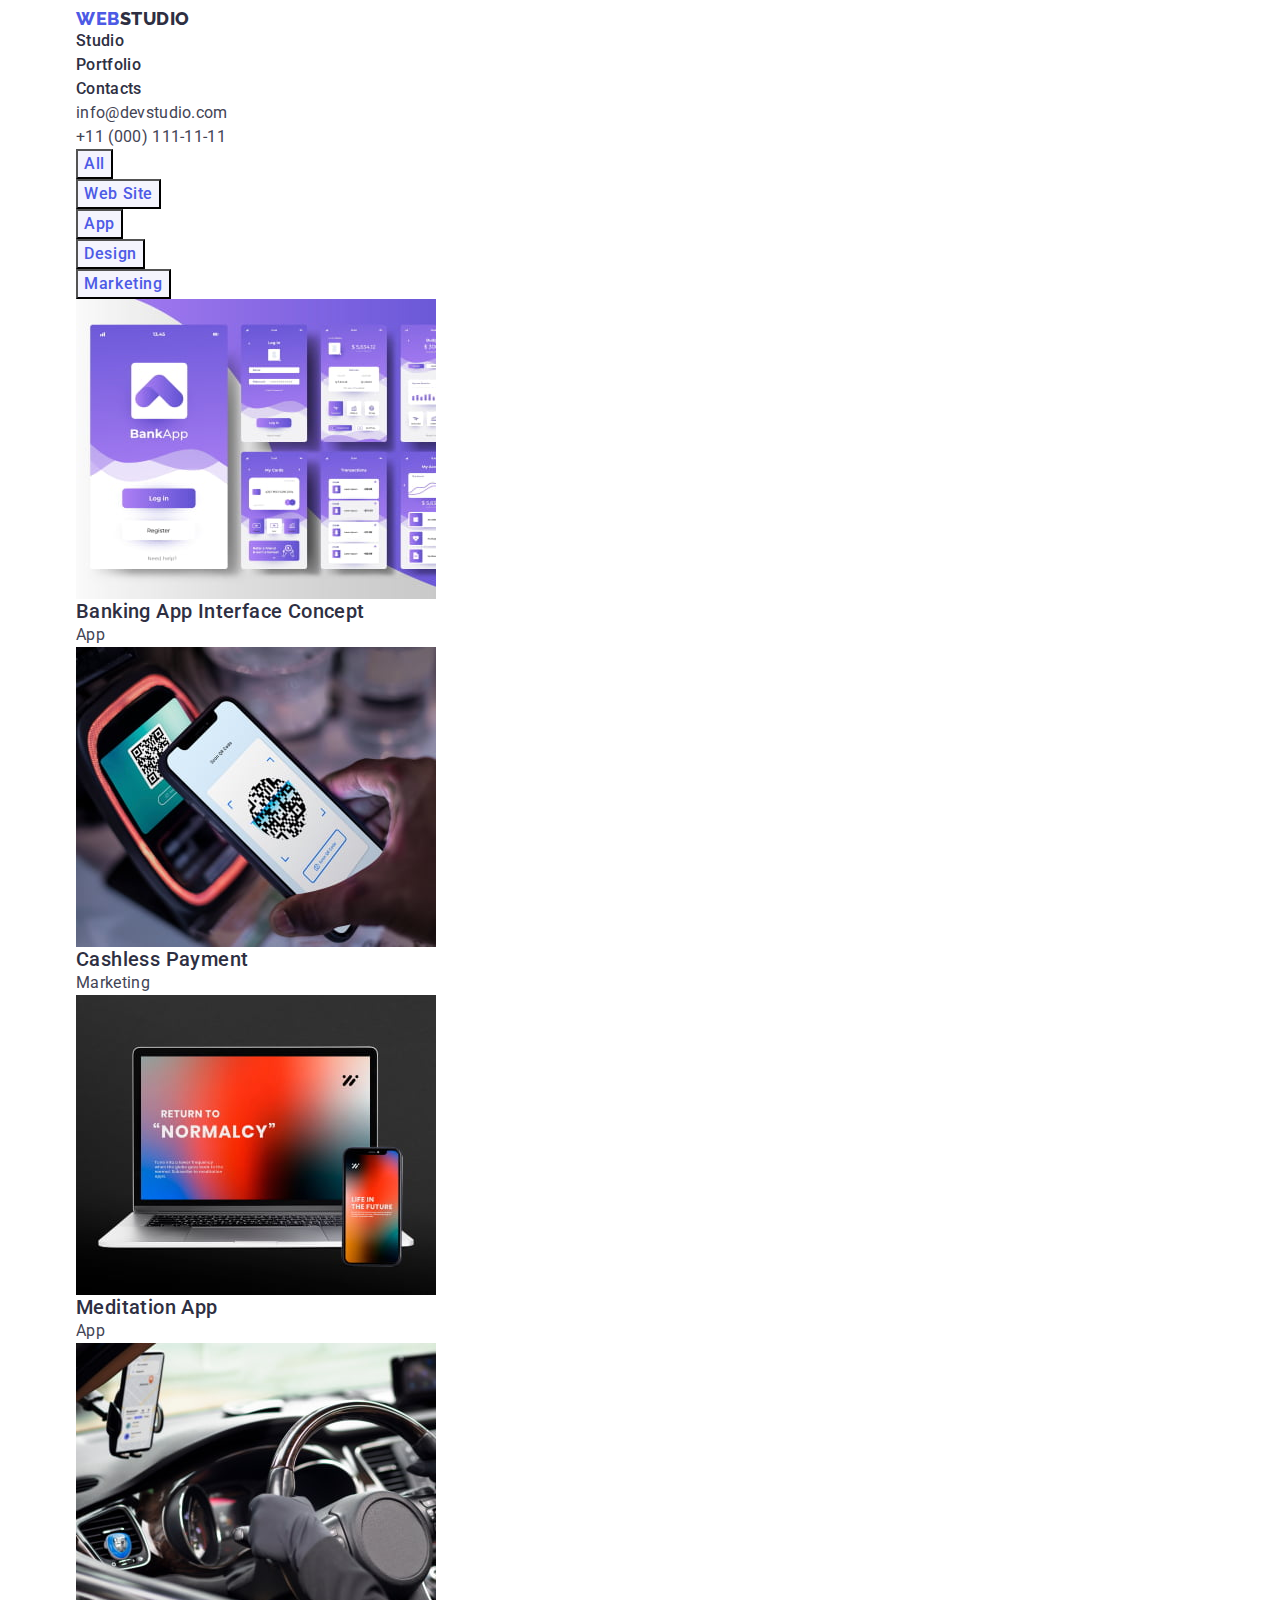
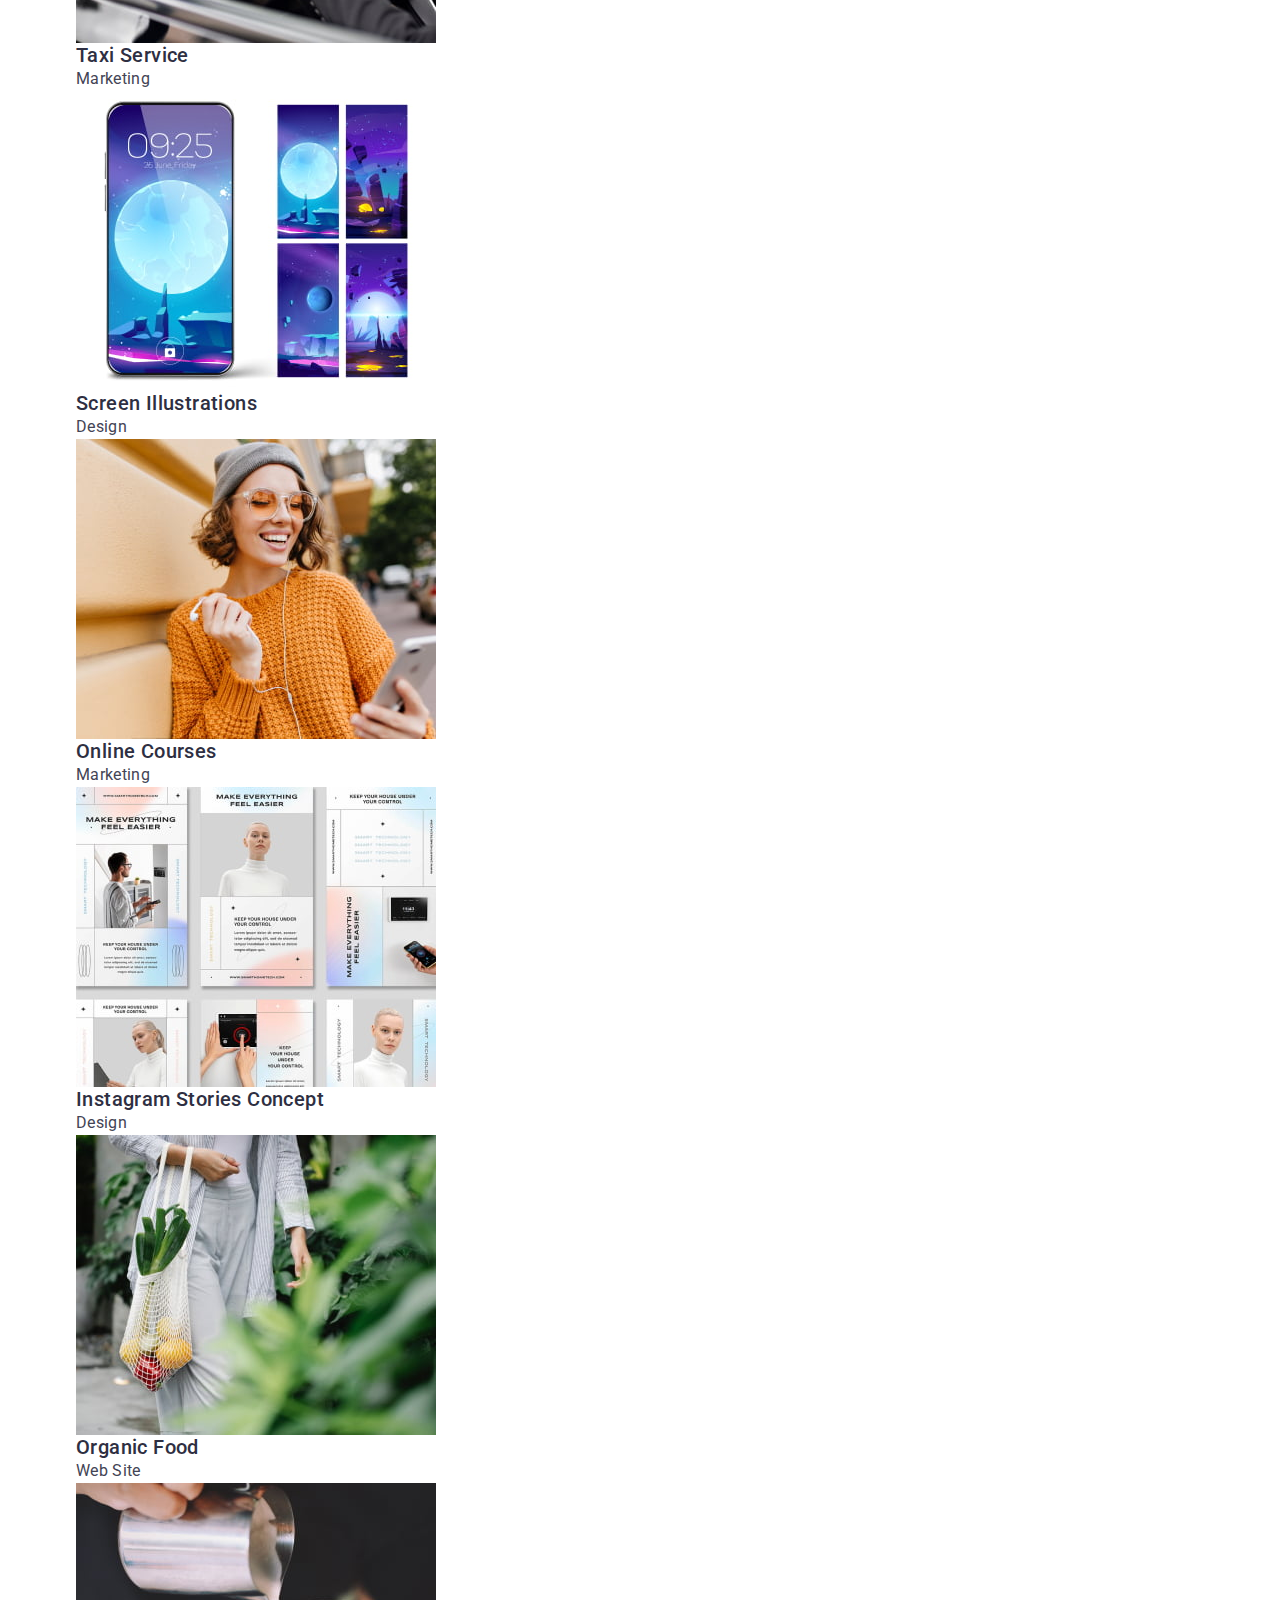
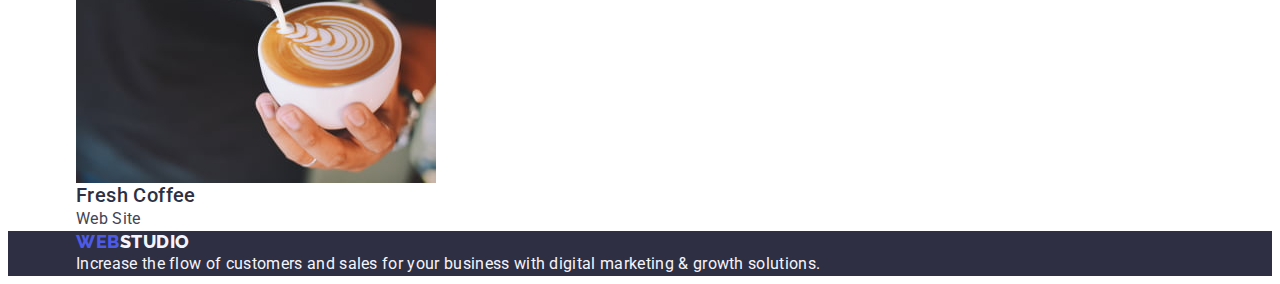
==== portfolio.html @ 08b0f1ec "add reset start" ====
<!DOCTYPE html>
<html lang="en">
  <head>
    <meta charset="UTF-8" />
    <meta name="viewport" content="width=device-width, initial-scale=1.0" />
    <title>Portfolio</title>
    <link
      rel="stylesheet"
      href="https://cdnjs.cloudflare.com/ajax/libs/modern-normalize/2.0.0/modern-normalize.min.css"
      integrity="sha512-4xo8blKMVCiXpTaLzQSLSw3KFOVPWhm/TRtuPVc4WG6kUgjH6J03IBuG7JZPkcWMxJ5huwaBpOpnwYElP/m6wg=="
      crossorigin="anonymous"
      referrerpolicy="no-referrer"
    />
    <link rel="stylesheet" href="./css/styles.css" />
    <link rel="preconnect" href="https://fonts.googleapis.com" />
    <link rel="preconnect" href="https://fonts.gstatic.com" crossorigin />
    <link
      href="https://fonts.googleapis.com/css2?family=Raleway:wght@800&family=Roboto:wght@400;500;700;900&display=swap"
      rel="stylesheet"
    />
  </head>

  <body>
    <header class="header">
      <div class="container">
        <nav>
          <a href="./index.html" class="logo link"
            >Web<span class="accent-dark">Studio</span></a
          >
          <ul class="list">
            <li>
              <a href="./index.html" class="nav-link link" target="_self"
                >Studio</a
              >
            </li>
            <li>
              <a href="./portfolio.html" class="nav-link link" target="_self"
                >Portfolio</a
              >
            </li>
            <li>
              <a href="" class="nav-link link" target="_self">Contacts</a>
            </li>
          </ul>
        </nav>
        <address class="address">
          <ul class="list">
            <li>
              <a href="mailto:info@devstudio.com" class="address-link link"
                >info@devstudio.com</a
              >
            </li>
            <li>
              <a href="tel:+110001111111" class="address-link link"
                >+11 (000) 111-11-11</a
              >
            </li>
          </ul>
        </address>
      </div>
    </header>

    <main>
      <!-- filters section -->
      <section class="filter-sect">
        <div class="container">
          <h1 class="visually-hidden">Filters</h1>
          <ul class="list">
            <li><button type="button" class="filter-btn">All</button></li>
            <li><button type="button" class="filter-btn">Web Site</button></li>
            <li><button type="button" class="filter-btn">App</button></li>
            <li><button type="button" class="filter-btn">Design</button></li>
            <li><button type="button" class="filter-btn">Marketing</button></li>
          </ul>
        </div>

        <div class="container">
          <ul class="list">
            <li>
              <a href="" target="_self" class="link">
                <img
                  src="./images/card1.jpg"
                  alt="Banking App Interface Concept"
                  width="360"
                />
                <h2 class="third-title">Banking App Interface Concept</h2>
                <p class="text">App</p></a
              >
            </li>
            <li>
              <a href="" target="_self" class="link">
                <img
                  src="./images/card2.jpg"
                  alt="Cashless Payment Marketing"
                  width="360"
                />
                <h2 class="third-title">Cashless Payment</h2>
                <p class="text">Marketing</p></a
              >
            </li>
            <li>
              <a href="" target="_self" class="link">
                <img
                  src="./images/card3.jpg"
                  alt="Meditation App"
                  width="360"
                />
                <h2 class="third-title">Meditation App</h2>
                <p class="text">App</p></a
              >
            </li>
            <li>
              <a href="" target="_self" class="link">
                <img
                  src="./images/card4.jpg"
                  alt="Taxi Service Marketing"
                  width="360"
                />
                <h2 class="third-title">Taxi Service</h2>
                <p class="text">Marketing</p></a
              >
            </li>
            <li>
              <a href="" target="_self" class="link">
                <img
                  src="./images/card5.jpg"
                  alt="Screen Illustrations Design"
                  width="360"
                />
                <h2 class="third-title">Screen Illustrations</h2>
                <p class="text">Design</p></a
              >
            </li>
            <li>
              <a href="" target="_self" class="link">
                <img
                  src="./images/card6.jpg"
                  alt="Online Courses Marketing"
                  width="360"
                />
                <h2 class="third-title">Online Courses</h2>
                <p class="text">Marketing</p></a
              >
            </li>
            <li>
              <a href="" target="_self" class="link">
                <img
                  src="./images/card7.jpg"
                  alt="Instagram Stories Concept Design"
                  width="360"
                />
                <h2 class="third-title">Instagram Stories Concept</h2>
                <p class="text">Design</p></a
              >
            </li>
            <li>
              <a href="" target="_self" class="link">
                <img
                  src="./images/card8.jpg"
                  alt="Organic Food's Web Site"
                  width="360"
                />
                <h2 class="third-title">Organic Food</h2>
                <p class="text">Web Site</p></a
              >
            </li>
            <li>
              <a href="" target="_self" class="link">
                <img
                  src="./images/card9.jpg"
                  alt="Fresh Coffee's Web Site"
                  width="360"
                />
                <h2 class="third-title">Fresh Coffee</h2>
                <p class="text">Web Site</p></a
              >
            </li>
          </ul>
        </div>
      </section>
    </main>

    <footer class="footer">
      <div class="container">
        <a href="./index.html" class="logo link"
          >Web<span class="accent-ligth">Studio</span></a
        >
        <p class="footer-text">
          Increase the flow of customers and sales for your business with
          digital marketing & growth solutions.
        </p>
      </div>
    </footer>
  </body>
</html>
---- css/styles.css ----
/* BASE STYLES */
*,
*::before,
*::after {
    box-sizing: border-box;
}
.section {
    padding-top: ;
    padding-bottom: ;

}
.container {
    max-width: 1158px;
    padding-left: 15px;
    padding-right: 15px;
    margin-left: auto;
    margin-right: auto;
}
:root {
    --iris: #4D5AE5;
    --ocean: #404BBF;
    --navyblue: #2e2f42;
    --slate: #434455;
    --white: #FFFFFF;
    --cloud: #F4F4FD;
    --cornflover: #E7E9FC;
}
body {
    font-family: "Roboto", sans-serif;
    color: var(--slate);
    background-color: var(--white);
}
h1,h2,h3,h4,h5,h6,p {
    margin: 0;
}
.visually-hidden {
    position: absolute;
    width: 1px;
    height: 1px;
    margin: -1px;
    border: 0;
    padding: 0;
    white-space: nowrap;
    clip-path: inset(100%);
    clip: rect(0 0 0 0);
    overflow: hidden;
}
.link {
    text-decoration: none;
}
ol,
ul {
    list-style-type: none;
}
.list {
    list-style: none;
    margin: 0;
    padding: 0;
}
button {
    font-family: inherit;
    cursor: pointer;
}
img {
    display: block;
    max-width: 100%;
    height: auto;
}

/* HEADER STYLES */
.header {
    background-color: inherit;

}
.logo {
    font-family: "Raleway", sans-serif;
    font-weight: 800;
    font-size: 18px;
    line-height: 1.17;
    letter-spacing: 0.03em;
    text-transform: uppercase;
    color: var(--iris);
}
.accent-dark {
    color: var(--navyblue);
}
.nav-list {
    display: flex;
}
.nav-link {
    color: var(--navyblue);
    font-weight: 500;
    font-size: 16px;
    line-height: 1.5;
    letter-spacing: 0.02em;

    padding-top: 24px;
    padding-bottom: 24px;
}
.nav-link:hover,
.nav-link:active {
    color: var(--ocean);
}
.nav-link:focus {
    color: var(--ocean);
}
.address {
    font-style: normal;
}
.address-link {
    font-size: 16px;
    line-height: 1.5;
    letter-spacing: 0.02em;
    color: var(--slate);
}
.address-link:hover,
.address-link:active {
    color: var(--ocean);
}
.address-link:focus {
    color: var(--ocean);
}

/* HERO STYLES */
.hero-sect {
    background-color: var(--navyblue);
}
.title {
    font-size: 56px;
    line-height: 1.07;
    text-align: center;
    letter-spacing: 0.02em;
    color: var(--white);

    display: block;
    padding-top: 188px;
    padding-bottom: 292px;
    margin: 0 auto;
    margin-bottom: 48px;
}
.order-btn {
    background-color: var(--iris);
    font-family: "Roboto", sans-serif;
    font-weight: 500;
    font-size: 16px;
    line-height: 1.5;
    letter-spacing: 0.04em;
    color: var(--white);
    cursor: pointer;

    display: inline-block;
    margin: 0 auto;
    border-radius: 4px;
}
.order-btn:hover,
.order-btn:active {
    background-color: var(--ocean);
}
.order-btn:focus {
    background-color: var(--ocean);
}
.list {
    list-style: none;
}

/* BENEFITS STYLES */
.third-title {
    font-weight: 500;
    font-size: 20px;
    line-height: 1.2;
    letter-spacing: 0.02em;
    color: var(--navyblue);
}
.text {
    font-size: 16px;
    line-height: 1.5;
    letter-spacing: 0.02em;
    color: var(--slate);
}

/* FITCHES STYLES */
.second-title {
    font-size: 36px;
    line-height: 1.11;
    letter-spacing: 0.02em;
    text-align: center;
    letter-spacing: 0.02em;
    color: var(--navyblue);
    text-transform: capitalize;
}
.list {
    list-style: none;
}

/* TEAM STYLES */
.team {
    background-color: var(--cloud);
}
.list {
    list-style: none;
}
.team-card {
    background-color: var(--white);
}

/* FOOTER STYLES */
.footer {
    background-color: var(--navyblue);
    color: var(--cornflover);
}
.accent-ligth {
    color: var(--cloud);
}
.footer-text {
    color: var(--cloud);
    font-size: 16px;
    line-height: 1.5;
    letter-spacing: 0.02em;
}

/* PORTFOLIO FILTERS STYLES */
.list {
    list-style: none;
}
.filter-btn {
color: var(--iris);
background-color: var(--cloud);
font-family: "Roboto", sans-serif;
font-weight: 500;
font-size: 16px;
line-height: 1.5;
letter-spacing: 0.04em;
cursor: pointer;
}
.filter-btn:hover,
.filter-btn:active {
    color: var(--white);
    background-color: var(--ocean);
}
.filter-btn:focus {
    color: var(--white);
    background-color: var(--ocean);
}
.link {
    text-decoration: none;
}
.third-title {
    font-weight: 500;
    font-size: 20px;
    line-height: 1.2;
    letter-spacing: 0.02em;
    color: var(--navyblue);
}
.text {
    font-size: 16px;
    line-height: 1.5;
    letter-spacing: 0.02em;
    color: var(--slate);
}
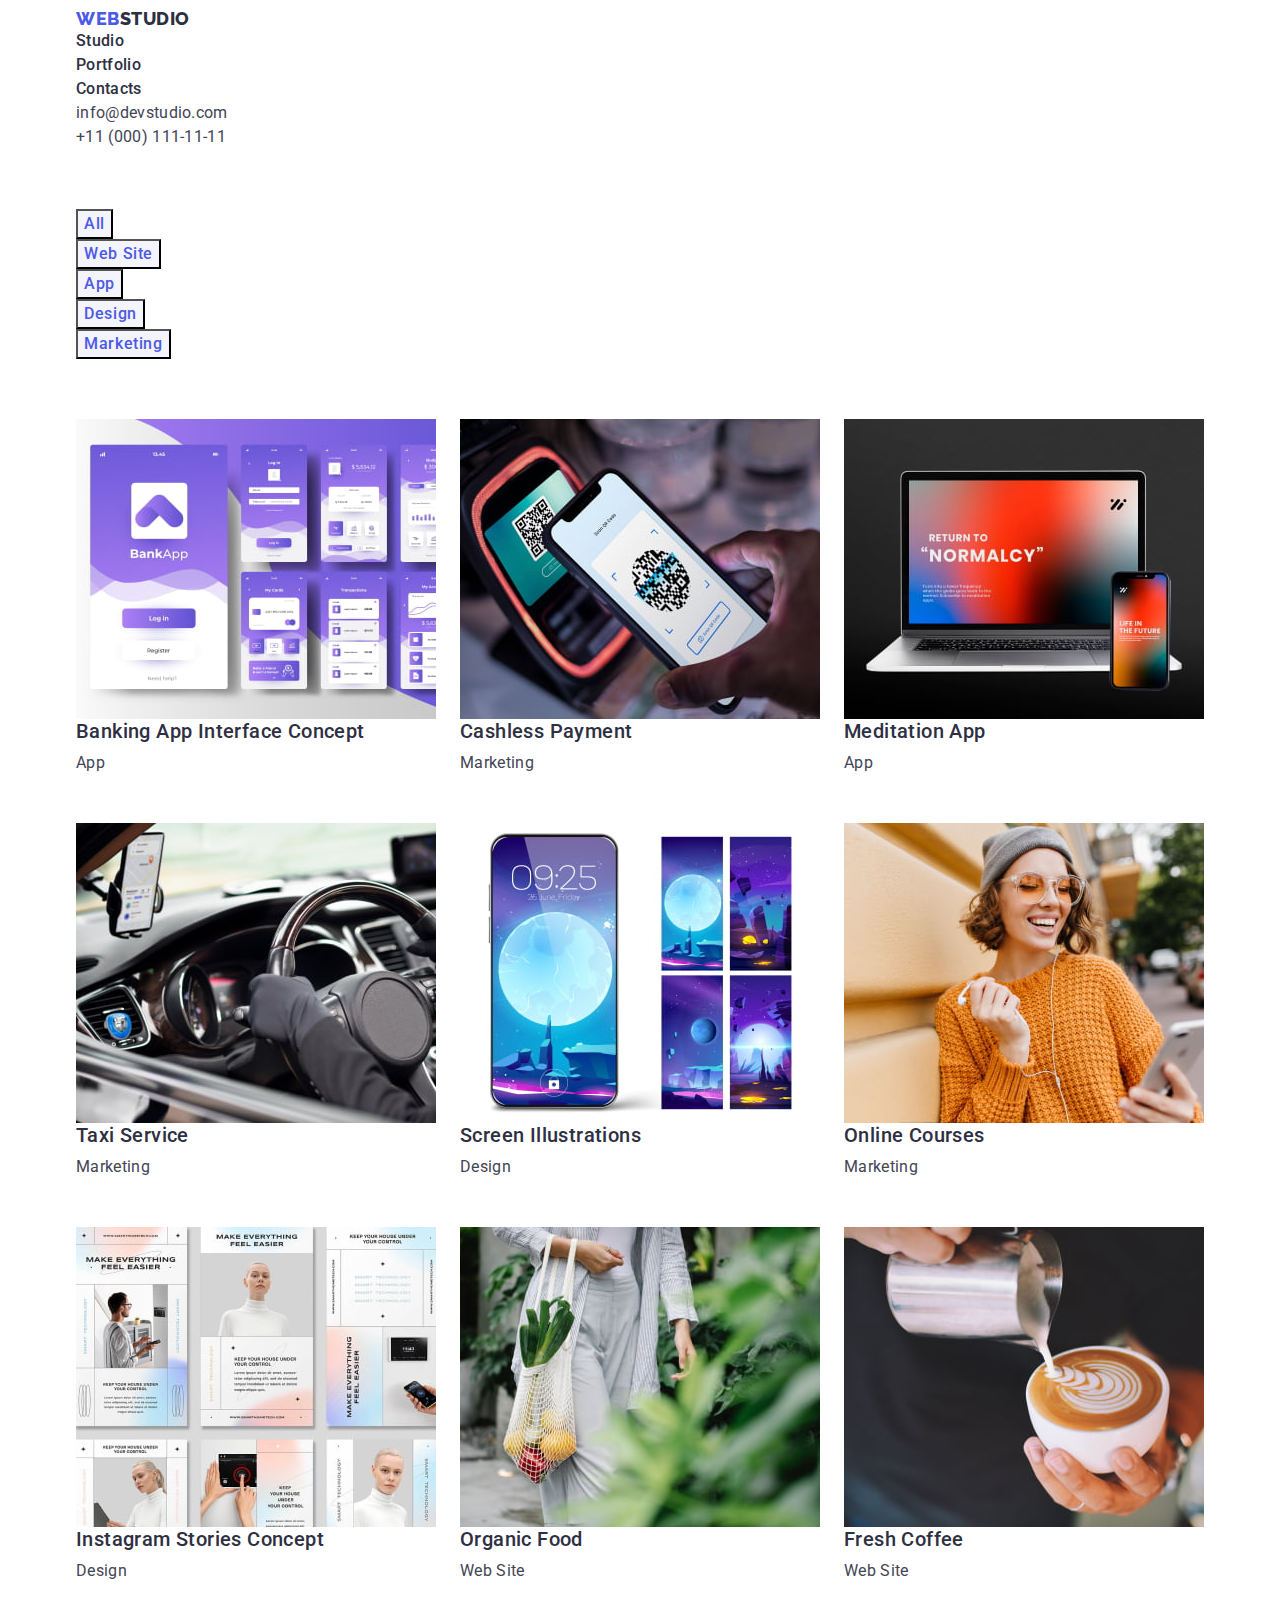
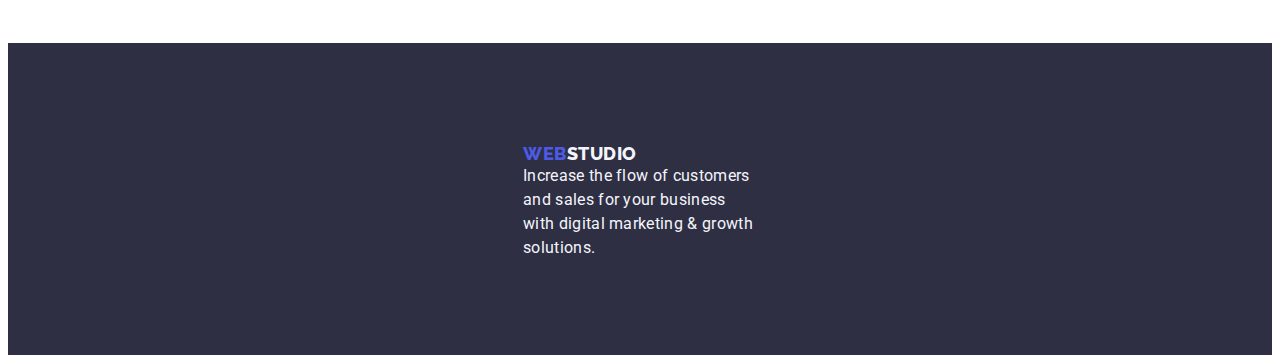
==== commit e6790388: "+margins/paddings" ====
--- a/portfolio.html
+++ b/portfolio.html
@@ -62,7 +62,7 @@
 
     <main>
       <!-- filters section -->
-      <section class="filter-sect">
+      <section class="section filter-sect">
         <div class="container">
           <h1 class="visually-hidden">Filters</h1>
           <ul class="list">
@@ -74,9 +74,9 @@
           </ul>
         </div>
 
-        <div class="container">
-          <ul class="list">
-            <li>
+        <div class="section container">
+          <ul class="list card-set">
+            <li class="card-set-item">
               <a href="" target="_self" class="link">
                 <img
                   src="./images/card1.jpg"
@@ -87,7 +87,7 @@
                 <p class="text">App</p></a
               >
             </li>
-            <li>
+            <li class="card-set-item">
               <a href="" target="_self" class="link">
                 <img
                   src="./images/card2.jpg"
@@ -98,7 +98,7 @@
                 <p class="text">Marketing</p></a
               >
             </li>
-            <li>
+            <li class="card-set-item">
               <a href="" target="_self" class="link">
                 <img
                   src="./images/card3.jpg"
@@ -109,7 +109,7 @@
                 <p class="text">App</p></a
               >
             </li>
-            <li>
+            <li class="card-set-item">
               <a href="" target="_self" class="link">
                 <img
                   src="./images/card4.jpg"
@@ -120,7 +120,7 @@
                 <p class="text">Marketing</p></a
               >
             </li>
-            <li>
+            <li class="card-set-item">
               <a href="" target="_self" class="link">
                 <img
                   src="./images/card5.jpg"
@@ -131,7 +131,7 @@
                 <p class="text">Design</p></a
               >
             </li>
-            <li>
+            <li class="card-set-item">
               <a href="" target="_self" class="link">
                 <img
                   src="./images/card6.jpg"
@@ -142,7 +142,7 @@
                 <p class="text">Marketing</p></a
               >
             </li>
-            <li>
+            <li class="card-set-item">
               <a href="" target="_self" class="link">
                 <img
                   src="./images/card7.jpg"
@@ -153,7 +153,7 @@
                 <p class="text">Design</p></a
               >
             </li>
-            <li>
+            <li class="card-set-item">
               <a href="" target="_self" class="link">
                 <img
                   src="./images/card8.jpg"
@@ -164,7 +164,7 @@
                 <p class="text">Web Site</p></a
               >
             </li>
-            <li>
+            <li class="card-set-item">
               <a href="" target="_self" class="link">
                 <img
                   src="./images/card9.jpg"
@@ -181,7 +181,7 @@
     </main>
 
     <footer class="footer">
-      <div class="container">
+      <div class="container footer-container">
         <a href="./index.html" class="logo link"
           >Web<span class="accent-ligth">Studio</span></a
         >
--- a/css/styles.css
+++ b/css/styles.css
@@ -5,8 +5,8 @@
     box-sizing: border-box;
 }
 .section {
-    padding-top: ;
-    padding-bottom: ;
+    padding-top: 60px;
+    padding-bottom: 60px;
 
 }
 .container {
@@ -24,6 +24,9 @@
     --white: #FFFFFF;
     --cloud: #F4F4FD;
     --cornflover: #E7E9FC;
+
+    --indent: 24px;
+    --items: 3;
 }
 body {
     font-family: "Roboto", sans-serif;
@@ -31,6 +34,7 @@
     background-color: var(--white);
 }
 h1,h2,h3,h4,h5,h6,p {
+    display: block;
     margin: 0;
 }
 .visually-hidden {
@@ -123,6 +127,11 @@
 
 /* HERO STYLES */
 .hero-sect {
+    padding-top: 0;
+    padding-bottom: 60px;
+}
+.hero-container {
+    padding: 188px;
     background-color: var(--navyblue);
 }
 .title {
@@ -133,10 +142,9 @@
     color: var(--white);
 
     display: block;
-    padding-top: 188px;
-    padding-bottom: 292px;
     margin: 0 auto;
-    margin-bottom: 48px;
+    width: 496px;
+    margin-bottom: 32px;
 }
 .order-btn {
     background-color: var(--iris);
@@ -164,12 +172,23 @@
 }
 
 /* BENEFITS STYLES */
+.benefits {
+
+}
+.benefits-list {
+    display: flex;
+    gap: 24px;
+}
+.benefits-list-item {
+    flex-basis: calc((100% - 72px) / 4);
+}
 .third-title {
     font-weight: 500;
     font-size: 20px;
     line-height: 1.2;
     letter-spacing: 0.02em;
     color: var(--navyblue);
+    margin-bottom: 8px;
 }
 .text {
     font-size: 16px;
@@ -177,7 +196,9 @@
     letter-spacing: 0.02em;
     color: var(--slate);
 }
-
+.card-label {
+    padding: 32px 50px;
+}
 /* FITCHES STYLES */
 .second-title {
     font-size: 36px;
@@ -187,26 +208,55 @@
     letter-spacing: 0.02em;
     color: var(--navyblue);
     text-transform: capitalize;
-}
-.list {
-    list-style: none;
-}
-
+
+    width: 323px;
+    margin: 0 auto;
+    margin-bottom: 72px;
+}
+.list {
+    list-style: none;
+}
+.card-set {
+    display: flex;
+    flex-wrap: wrap;
+    column-gap: var(--indent);
+    row-gap: 48px;
+}
+.card-set-item {
+    flex-basis: calc((100% - var(--indent) * (var(--items - 1))) / var(--items));
+}
 /* TEAM STYLES */
 .team {
+    padding-bottom: 0;
+}
+.team-container{
     background-color: var(--cloud);
-}
-.list {
-    list-style: none;
-}
+    padding-bottom: 120px;
+    padding-top: 60px;
+}
+.list {
+    list-style: none;
+}
+.card-set-team {
+    flex-basis: calc((100% - var(--indent) * 3) / 4);
+}
+
 .team-card {
     background-color: var(--white);
+    border: 1px solid var(--cornflover);
+    border-top: none;
 }
 
 /* FOOTER STYLES */
 .footer {
+    color: var(--cornflover);
     background-color: var(--navyblue);
-    color: var(--cornflover);
+}
+.footer-container {
+    width: 264px;
+    height: 312px;
+    padding-top: 100px;
+    padding-left: 15px;
 }
 .accent-ligth {
     color: var(--cloud);
@@ -219,6 +269,9 @@
 }
 
 /* PORTFOLIO FILTERS STYLES */
+.filter-sect {
+    padding-bottom: 0;
+}
 .list {
     list-style: none;
 }
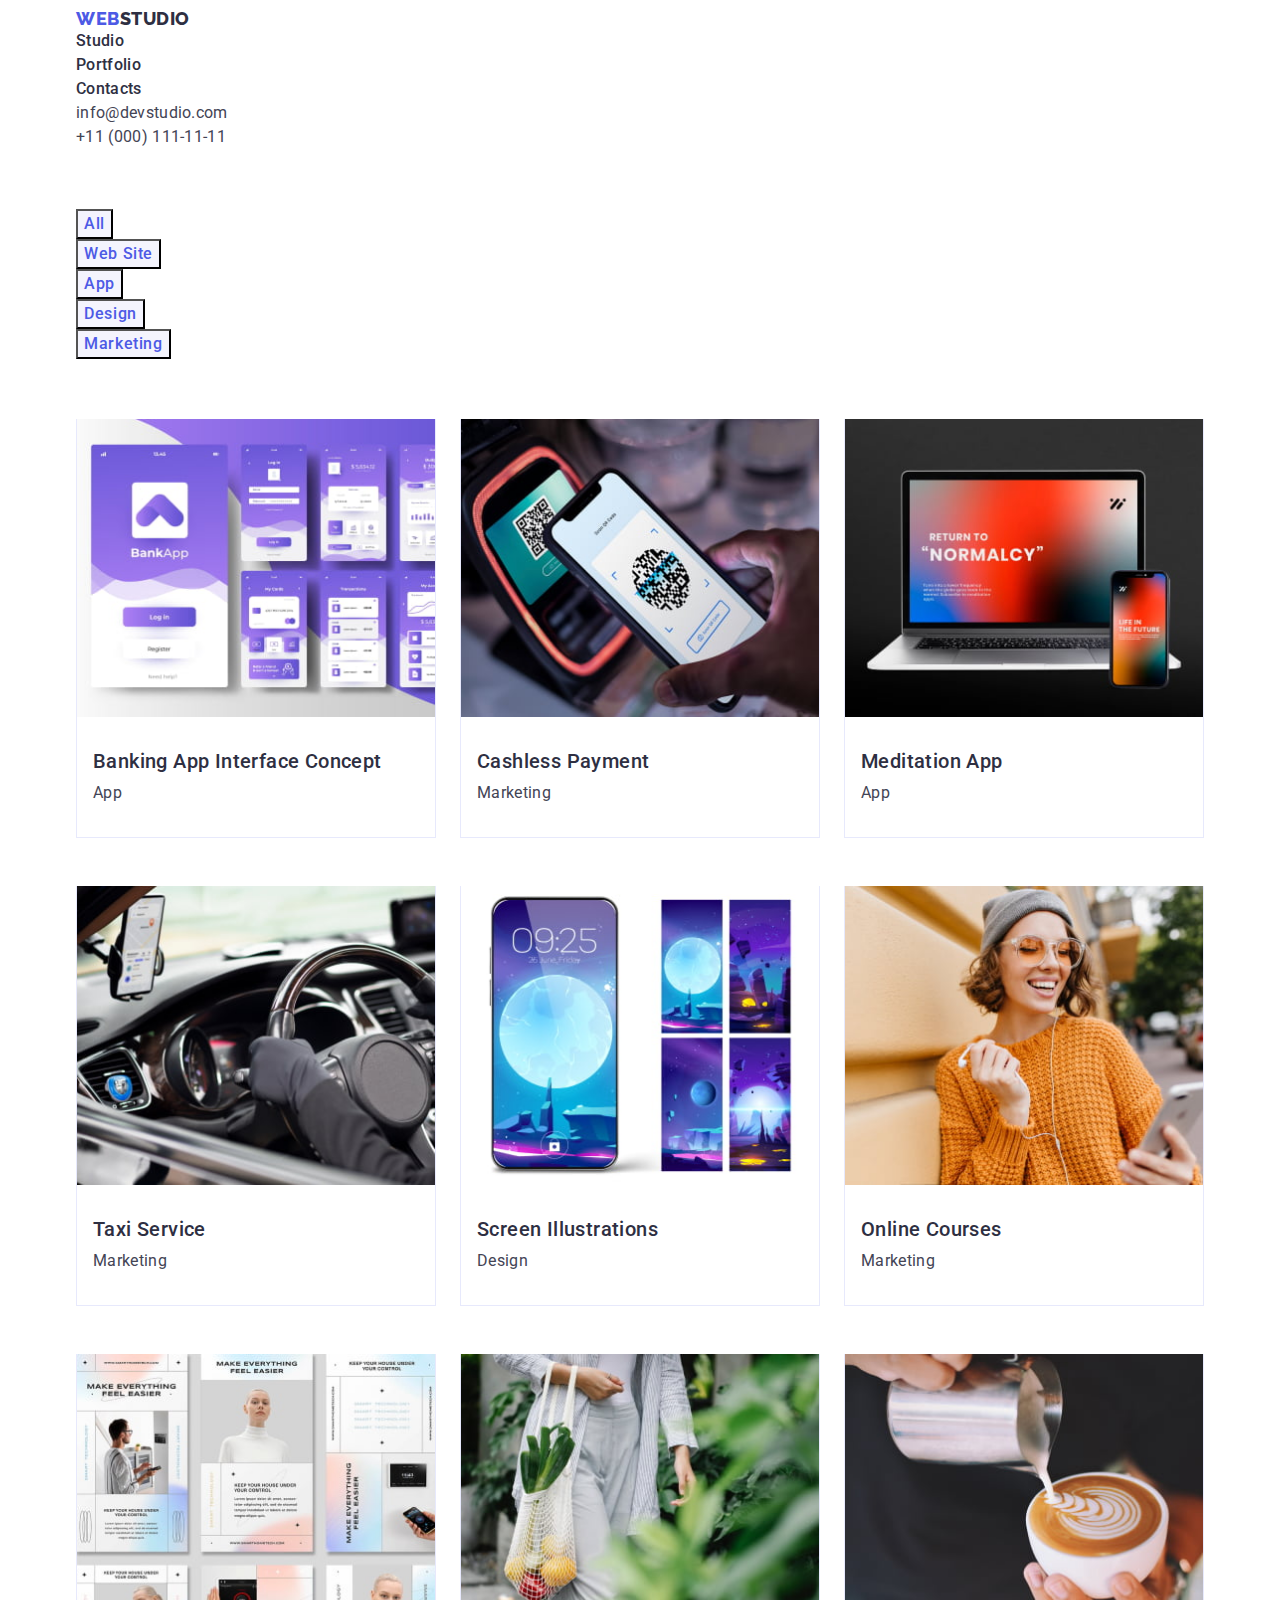
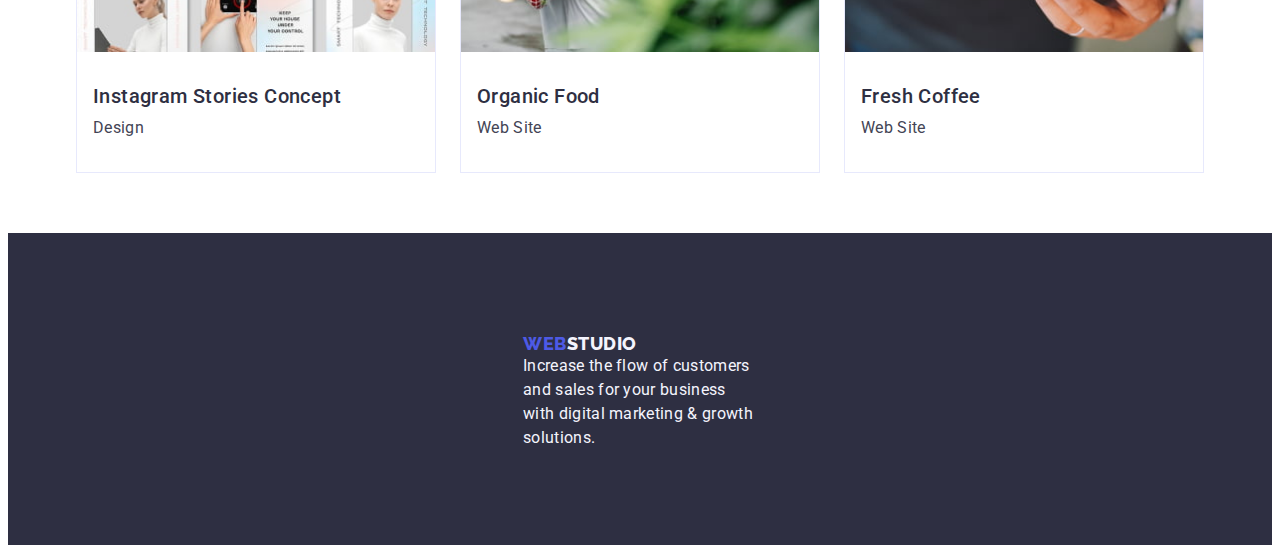
==== commit 5abf2b4d: "add border" ====
--- a/portfolio.html
+++ b/portfolio.html
@@ -76,103 +76,121 @@
 
         <div class="section container">
           <ul class="list card-set">
-            <li class="card-set-item">
+            <li class="serv-card card-set-item">
               <a href="" target="_self" class="link">
                 <img
                   src="./images/card1.jpg"
                   alt="Banking App Interface Concept"
                   width="360"
                 />
-                <h2 class="third-title">Banking App Interface Concept</h2>
-                <p class="text">App</p></a
-              >
-            </li>
-            <li class="card-set-item">
+                <div class="card-label">
+                  <h2 class="third-title">Banking App Interface Concept</h2>
+                  <p class="text">App</p>
+                </div></a
+              >
+            </li>
+            <li class="serv-card card-set-item">
               <a href="" target="_self" class="link">
                 <img
                   src="./images/card2.jpg"
                   alt="Cashless Payment Marketing"
                   width="360"
                 />
-                <h2 class="third-title">Cashless Payment</h2>
-                <p class="text">Marketing</p></a
-              >
-            </li>
-            <li class="card-set-item">
+                <div class="card-label">
+                  <h2 class="third-title">Cashless Payment</h2>
+                  <p class="text">Marketing</p>
+                </div></a
+              >
+            </li>
+            <li class="serv-card card-set-item">
               <a href="" target="_self" class="link">
                 <img
                   src="./images/card3.jpg"
                   alt="Meditation App"
                   width="360"
                 />
-                <h2 class="third-title">Meditation App</h2>
-                <p class="text">App</p></a
-              >
-            </li>
-            <li class="card-set-item">
+                <div class="card-label">
+                  <h2 class="third-title">Meditation App</h2>
+                  <p class="text">App</p>
+                </div></a
+              >
+            </li>
+            <li class="serv-card card-set-item">
               <a href="" target="_self" class="link">
                 <img
                   src="./images/card4.jpg"
                   alt="Taxi Service Marketing"
                   width="360"
                 />
-                <h2 class="third-title">Taxi Service</h2>
-                <p class="text">Marketing</p></a
-              >
-            </li>
-            <li class="card-set-item">
+                <div class="card-label">
+                  <h2 class="third-title">Taxi Service</h2>
+                  <p class="text">Marketing</p>
+                </div></a
+              >
+            </li>
+            <li class="serv-card card-set-item">
               <a href="" target="_self" class="link">
                 <img
                   src="./images/card5.jpg"
                   alt="Screen Illustrations Design"
                   width="360"
                 />
-                <h2 class="third-title">Screen Illustrations</h2>
-                <p class="text">Design</p></a
-              >
-            </li>
-            <li class="card-set-item">
+                <div class="card-label">
+                  <h2 class="third-title">Screen Illustrations</h2>
+                  <p class="text">Design</p>
+                </div></a
+              >
+            </li>
+            <li class="serv-card card-set-item">
               <a href="" target="_self" class="link">
                 <img
                   src="./images/card6.jpg"
                   alt="Online Courses Marketing"
                   width="360"
                 />
-                <h2 class="third-title">Online Courses</h2>
-                <p class="text">Marketing</p></a
-              >
-            </li>
-            <li class="card-set-item">
+                <div class="card-label">
+                  <h2 class="third-title">Online Courses</h2>
+                  <p class="text">Marketing</p>
+                </div></a
+              >
+            </li>
+            <li class="serv-card card-set-item">
               <a href="" target="_self" class="link">
                 <img
                   src="./images/card7.jpg"
                   alt="Instagram Stories Concept Design"
                   width="360"
                 />
-                <h2 class="third-title">Instagram Stories Concept</h2>
-                <p class="text">Design</p></a
-              >
-            </li>
-            <li class="card-set-item">
+                <div class="card-label">
+                  <h2 class="third-title">Instagram Stories Concept</h2>
+                  <p class="text">Design</p>
+                </div></a
+              >
+            </li>
+            <li class="serv-card card-set-item">
               <a href="" target="_self" class="link">
                 <img
                   src="./images/card8.jpg"
                   alt="Organic Food's Web Site"
                   width="360"
                 />
-                <h2 class="third-title">Organic Food</h2>
-                <p class="text">Web Site</p></a
-              >
-            </li>
-            <li class="card-set-item">
+                <div class="card-label">
+                  <h2 class="third-title">Organic Food</h2>
+                  <p class="text">Web Site</p>
+                </div></a
+              >
+            </li>
+            <li class="serv-card card-set-item">
               <a href="" target="_self" class="link">
                 <img
                   src="./images/card9.jpg"
                   alt="Fresh Coffee's Web Site"
                   width="360"
                 />
-                <h2 class="third-title">Fresh Coffee</h2>
-                <p class="text">Web Site</p></a
+                <div class="card-label">
+                  <h2 class="third-title">Fresh Coffee</h2>
+                  <p class="text">Web Site</p>
+                </div></a
               >
             </li>
           </ul>
--- a/css/styles.css
+++ b/css/styles.css
@@ -196,9 +196,7 @@
     letter-spacing: 0.02em;
     color: var(--slate);
 }
-.card-label {
-    padding: 32px 50px;
-}
+
 /* FITCHES STYLES */
 .second-title {
     font-size: 36px;
@@ -209,7 +207,7 @@
     color: var(--navyblue);
     text-transform: capitalize;
 
-    width: 323px;
+    width: 325px;
     margin: 0 auto;
     margin-bottom: 72px;
 }
@@ -245,6 +243,12 @@
     background-color: var(--white);
     border: 1px solid var(--cornflover);
     border-top: none;
+    border-bottom-left-radius: 4px;
+    border-bottom-right-radius: 4px;
+    box-shadow: 0px 2px 1px 0px rgba(46, 47, 66, 0.08), 0px 1px 1px 0px rgba(46, 47, 66, 0.16), 0px 1px 6px 0px rgba(46, 47, 66, 0.08);
+}
+.card-label {
+    padding: 32px 16px;
 }
 
 /* FOOTER STYLES */
@@ -297,6 +301,20 @@
 .link {
     text-decoration: none;
 }
+.serv-card {
+    border: 1px solid var(--cornflover);
+    border-top: none;
+}
+.card-set {
+    display: flex;
+    flex-wrap: wrap;
+    column-gap: var(--indent);
+    row-gap: 48px;
+}
+
+.card-set-item {
+    flex-basis: calc((100% - 48px) / 3);
+}
 .third-title {
     font-weight: 500;
     font-size: 20px;
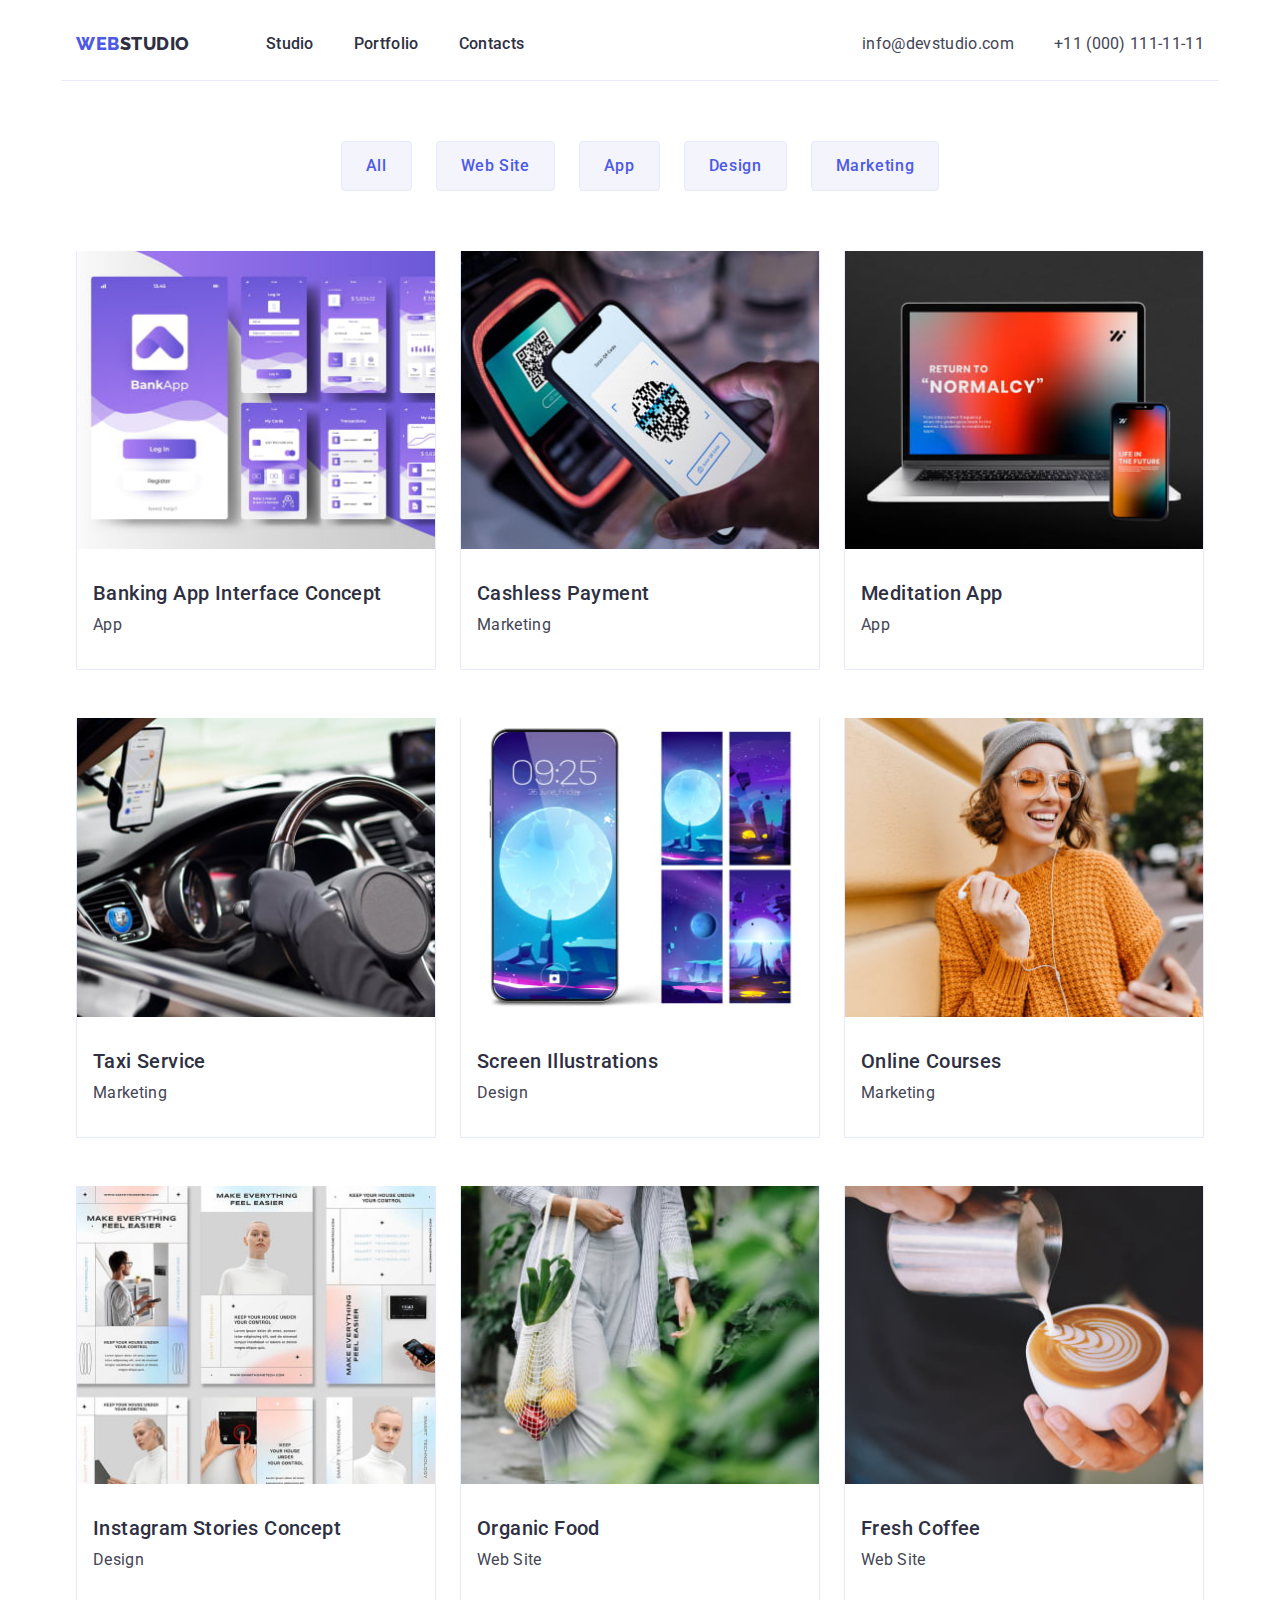
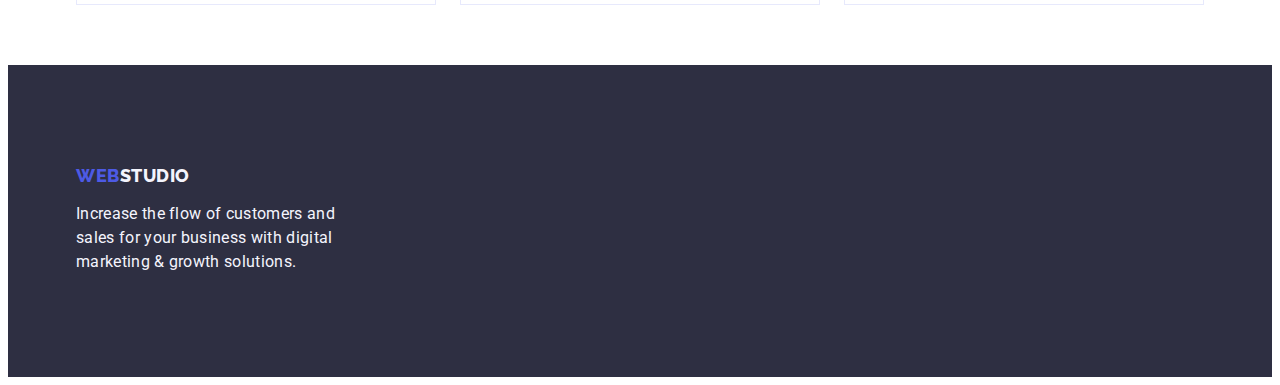
==== commit 9875518c: "first finish" ====
--- a/portfolio.html
+++ b/portfolio.html
@@ -22,12 +22,12 @@
 
   <body>
     <header class="header">
-      <div class="container">
-        <nav>
+      <div class="header-container container">
+        <nav class="header-nav">
           <a href="./index.html" class="logo link"
             >Web<span class="accent-dark">Studio</span></a
           >
-          <ul class="list">
+          <ul class="nav-list list">
             <li>
               <a href="./index.html" class="nav-link link" target="_self"
                 >Studio</a
@@ -44,7 +44,7 @@
           </ul>
         </nav>
         <address class="address">
-          <ul class="list">
+          <ul class="address-list list">
             <li>
               <a href="mailto:info@devstudio.com" class="address-link link"
                 >info@devstudio.com</a
@@ -65,7 +65,7 @@
       <section class="section filter-sect">
         <div class="container">
           <h1 class="visually-hidden">Filters</h1>
-          <ul class="list">
+          <ul class="filter-list list">
             <li><button type="button" class="filter-btn">All</button></li>
             <li><button type="button" class="filter-btn">Web Site</button></li>
             <li><button type="button" class="filter-btn">App</button></li>
@@ -200,7 +200,7 @@
 
     <footer class="footer">
       <div class="container footer-container">
-        <a href="./index.html" class="logo link"
+        <a href="./index.html" class="logo link foot-logo"
           >Web<span class="accent-ligth">Studio</span></a
         >
         <p class="footer-text">
--- a/css/styles.css
+++ b/css/styles.css
@@ -74,7 +74,6 @@
 /* HEADER STYLES */
 .header {
     background-color: inherit;
-
 }
 .logo {
     font-family: "Raleway", sans-serif;
@@ -84,12 +83,26 @@
     letter-spacing: 0.03em;
     text-transform: uppercase;
     color: var(--iris);
+
+    display: flex;
+    align-items: center;
+    margin-right: 76px;
 }
 .accent-dark {
     color: var(--navyblue);
 }
+.header-container {
+    display: flex;
+    justify-content: space-between;
+    border-bottom: 1px solid var(--cornflover);
+}
+.header-nav {
+    display: flex;
+}
 .nav-list {
     display: flex;
+    gap: 40px;
+    align-items: center;
 }
 .nav-link {
     color: var(--navyblue);
@@ -110,9 +123,18 @@
 }
 .address {
     font-style: normal;
+    display: flex;
+}
+.address-list {
+    display: flex;
+    gap: 40px;
 }
 .address-link {
-    font-size: 16px;
+    display: flex;
+    height: 72px;
+    font-size: 16px;
+    align-items: center;
+
     line-height: 1.5;
     letter-spacing: 0.02em;
     color: var(--slate);
@@ -156,9 +178,12 @@
     color: var(--white);
     cursor: pointer;
 
-    display: inline-block;
+    display: flex;
     margin: 0 auto;
     border-radius: 4px;
+    border: none;
+    box-shadow: 0px 4px 4px 0px rgba(0, 0, 0, 0.15);
+    padding: 16px 32px;
 }
 .order-btn:hover,
 .order-btn:active {
@@ -257,24 +282,35 @@
     background-color: var(--navyblue);
 }
 .footer-container {
+    display: block
     width: 264px;
     height: 312px;
     padding-top: 100px;
     padding-left: 15px;
 }
+
 .accent-ligth {
     color: var(--cloud);
 }
+.foot-logo {
+    margin-bottom: 16px;
+}
 .footer-text {
     color: var(--cloud);
     font-size: 16px;
     line-height: 1.5;
     letter-spacing: 0.02em;
+    width: 264px;
 }
 
 /* PORTFOLIO FILTERS STYLES */
 .filter-sect {
     padding-bottom: 0;
+}
+.filter-list {
+    display: flex;
+    gap: 24px;
+    justify-content: center;
 }
 .list {
     list-style: none;
@@ -288,6 +324,10 @@
 line-height: 1.5;
 letter-spacing: 0.04em;
 cursor: pointer;
+
+border-radius: 4px;
+border: 1px solid var(--cornflover);
+padding: 12px 24px;
 }
 .filter-btn:hover,
 .filter-btn:active {
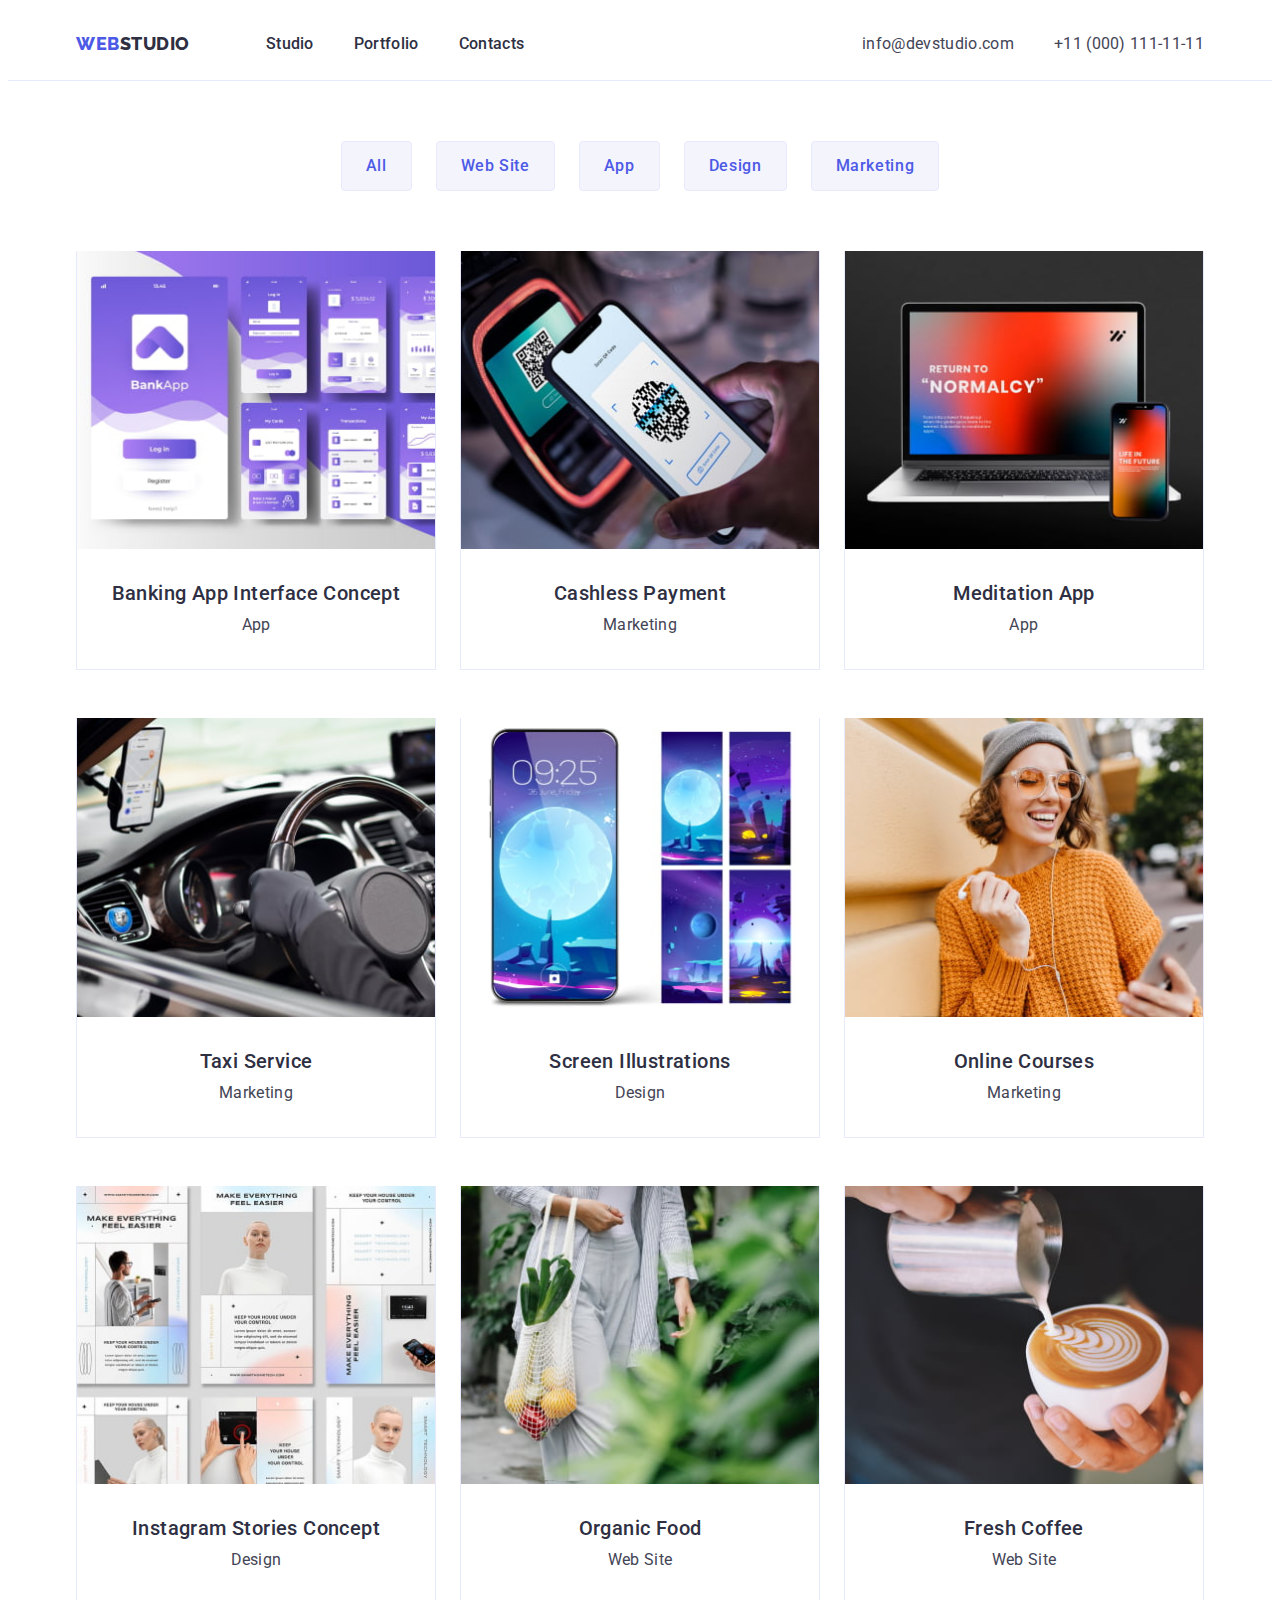
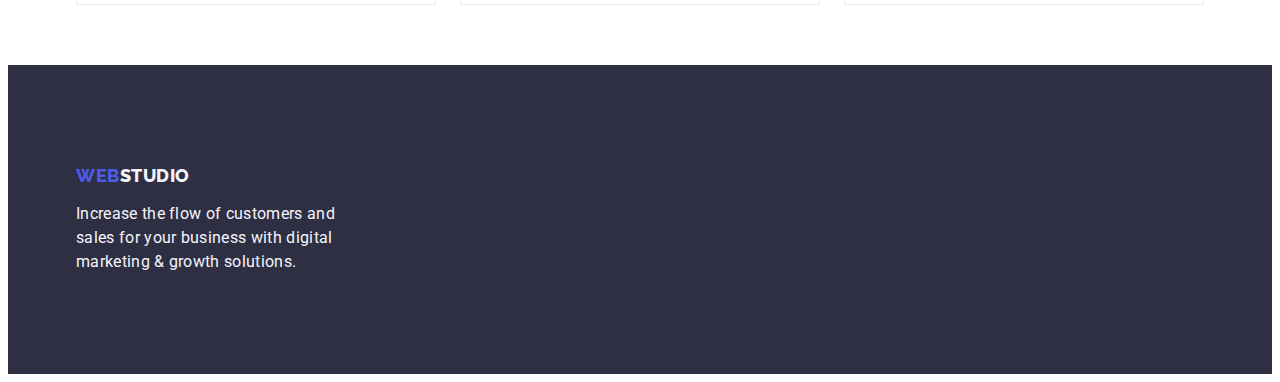
==== commit 0bcdb9e2: "delete var for calc" ====
--- a/portfolio.html
+++ b/portfolio.html
@@ -75,7 +75,7 @@
         </div>
 
         <div class="section container">
-          <ul class="list card-set">
+          <ul class="list card-set card-list">
             <li class="serv-card card-set-item">
               <a href="" target="_self" class="link">
                 <img
--- a/css/styles.css
+++ b/css/styles.css
@@ -74,6 +74,7 @@
 /* HEADER STYLES */
 .header {
     background-color: inherit;
+    border-bottom: 1px solid var(--cornflover);
 }
 .logo {
     font-family: "Raleway", sans-serif;
@@ -94,10 +95,10 @@
 .header-container {
     display: flex;
     justify-content: space-between;
-    border-bottom: 1px solid var(--cornflover);
 }
 .header-nav {
     display: flex;
+    align-items: center;
 }
 .nav-list {
     display: flex;
@@ -150,10 +151,7 @@
 /* HERO STYLES */
 .hero-sect {
     padding-top: 0;
-    padding-bottom: 60px;
-}
-.hero-container {
-    padding: 188px;
+    padding: 188px 0;
     background-color: var(--navyblue);
 }
 .title {
@@ -165,7 +163,7 @@
 
     display: block;
     margin: 0 auto;
-    width: 496px;
+    max-width: 496px;
     margin-bottom: 32px;
 }
 .order-btn {
@@ -178,7 +176,8 @@
     color: var(--white);
     cursor: pointer;
 
-    display: flex;
+    display: block;
+    min-width: 169px;
     margin: 0 auto;
     border-radius: 4px;
     border: none;
@@ -198,7 +197,7 @@
 
 /* BENEFITS STYLES */
 .benefits {
-
+    padding: 120px 0;
 }
 .benefits-list {
     display: flex;
@@ -214,15 +213,20 @@
     letter-spacing: 0.02em;
     color: var(--navyblue);
     margin-bottom: 8px;
+    text-align: center;
 }
 .text {
     font-size: 16px;
     line-height: 1.5;
     letter-spacing: 0.02em;
     color: var(--slate);
+    text-align: center;
 }
 
 /* FITCHES STYLES */
+.fitches-section {
+    padding-bottom: 120px;
+}
 .second-title {
     font-size: 36px;
     line-height: 1.11;
@@ -242,19 +246,18 @@
 .card-set {
     display: flex;
     flex-wrap: wrap;
-    column-gap: var(--indent);
-    row-gap: 48px;
+    gap: 24px;
 }
 .card-set-item {
-    flex-basis: calc((100% - var(--indent) * (var(--items - 1))) / var(--items));
+    flex-basis: calc((100% - (24px * 2)) / 3);
 }
 /* TEAM STYLES */
 .team {
-    padding-bottom: 0;
-}
-.team-container{
+    padding-top: 120px;
+    padding-bottom: 120px;
     background-color: var(--cloud);
-    padding-bottom: 120px;
+}
+.team-container {
     padding-top: 60px;
 }
 .list {
@@ -263,7 +266,11 @@
 .card-set-team {
     flex-basis: calc((100% - var(--indent) * 3) / 4);
 }
-
+.team-list {
+    display: flex;
+    gap: 24px;
+    padding-bottom: 120px;
+}
 .team-card {
     background-color: var(--white);
     border: 1px solid var(--cornflover);
@@ -273,26 +280,26 @@
     box-shadow: 0px 2px 1px 0px rgba(46, 47, 66, 0.08), 0px 1px 1px 0px rgba(46, 47, 66, 0.16), 0px 1px 6px 0px rgba(46, 47, 66, 0.08);
 }
 .card-label {
-    padding: 32px 16px;
+    /* padding: 32px 16px; */
+    padding: 32px 0;
 }
 
 /* FOOTER STYLES */
 .footer {
     color: var(--cornflover);
     background-color: var(--navyblue);
+    padding-top: 100px;
+    padding-bottom: 100px;
 }
 .footer-container {
-    display: block
-    width: 264px;
-    height: 312px;
-    padding-top: 100px;
-    padding-left: 15px;
+    display: block;
 }
 
 .accent-ligth {
     color: var(--cloud);
 }
 .foot-logo {
+    display: inline-block;
     margin-bottom: 16px;
 }
 .footer-text {
@@ -348,10 +355,11 @@
 .card-set {
     display: flex;
     flex-wrap: wrap;
-    column-gap: var(--indent);
+    gap: 24px;
+}
+.card-list {
     row-gap: 48px;
 }
-
 .card-set-item {
     flex-basis: calc((100% - 48px) / 3);
 }
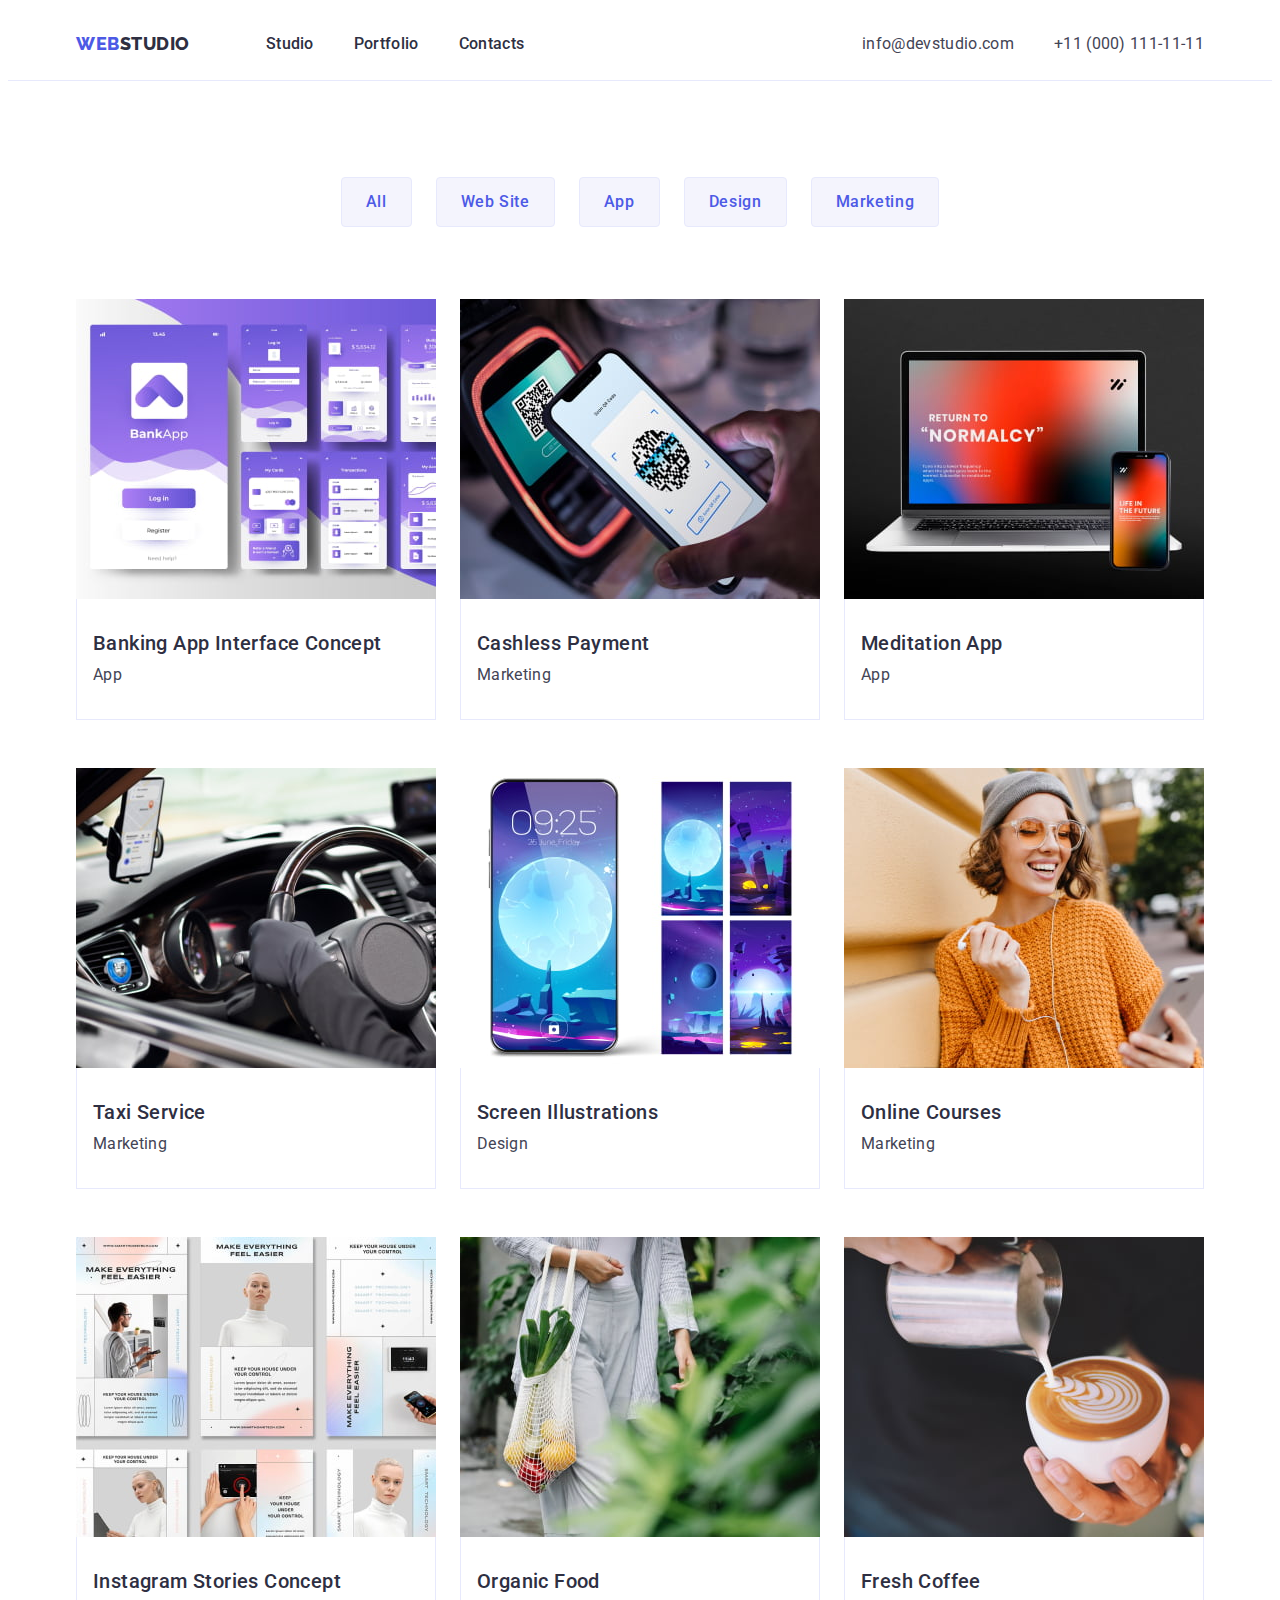
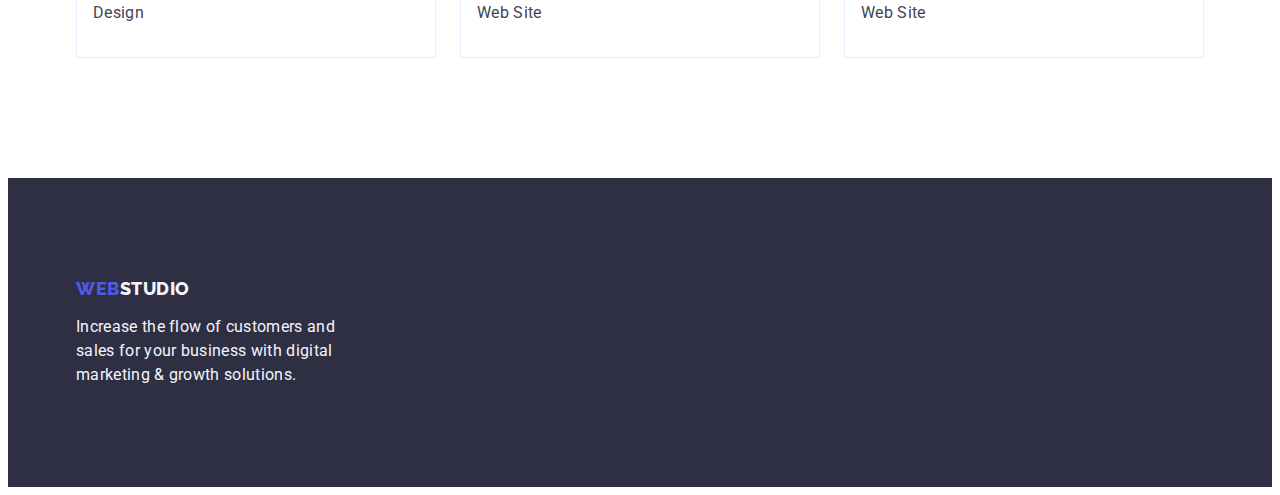
==== commit e639a456: "finish portfolio.html" ====
--- a/portfolio.html
+++ b/portfolio.html
@@ -67,129 +67,134 @@
           <h1 class="visually-hidden">Filters</h1>
           <ul class="filter-list list">
             <li><button type="button" class="filter-btn">All</button></li>
-            <li><button type="button" class="filter-btn">Web Site</button></li>
+            <li>
+              <button type="button" class="filter-btn">Web Site</button>
+            </li>
             <li><button type="button" class="filter-btn">App</button></li>
             <li><button type="button" class="filter-btn">Design</button></li>
-            <li><button type="button" class="filter-btn">Marketing</button></li>
-          </ul>
-        </div>
-
-        <div class="section container">
+            <li>
+              <button type="button" class="filter-btn">Marketing</button>
+            </li>
+          </ul>
+
+          <h2 class="visually-hidden">Service Portfolio</h2>
           <ul class="list card-set card-list">
-            <li class="serv-card card-set-item">
+            <li class="serv-card">
               <a href="" target="_self" class="link">
                 <img
                   src="./images/card1.jpg"
                   alt="Banking App Interface Concept"
                   width="360"
                 />
-                <div class="card-label">
-                  <h2 class="third-title">Banking App Interface Concept</h2>
-                  <p class="text">App</p>
-                </div></a
-              >
-            </li>
-            <li class="serv-card card-set-item">
+                <div class="card-label-port">
+                  <h3 class="third-title-port">
+                    Banking App Interface Concept
+                  </h3>
+                  <p class="text-port">App</p>
+                </div></a
+              >
+            </li>
+            <li class="serv-card">
               <a href="" target="_self" class="link">
                 <img
                   src="./images/card2.jpg"
                   alt="Cashless Payment Marketing"
                   width="360"
                 />
-                <div class="card-label">
-                  <h2 class="third-title">Cashless Payment</h2>
-                  <p class="text">Marketing</p>
-                </div></a
-              >
-            </li>
-            <li class="serv-card card-set-item">
+                <div class="card-label-port">
+                  <h3 class="third-title-port">Cashless Payment</h3>
+                  <p class="text-port">Marketing</p>
+                </div></a
+              >
+            </li>
+            <li class="serv-card">
               <a href="" target="_self" class="link">
                 <img
                   src="./images/card3.jpg"
                   alt="Meditation App"
                   width="360"
                 />
-                <div class="card-label">
-                  <h2 class="third-title">Meditation App</h2>
-                  <p class="text">App</p>
-                </div></a
-              >
-            </li>
-            <li class="serv-card card-set-item">
+                <div class="card-label-port">
+                  <h3 class="third-title-port">Meditation App</h3>
+                  <p class="text-port">App</p>
+                </div></a
+              >
+            </li>
+            <li class="serv-card">
               <a href="" target="_self" class="link">
                 <img
                   src="./images/card4.jpg"
                   alt="Taxi Service Marketing"
                   width="360"
                 />
-                <div class="card-label">
-                  <h2 class="third-title">Taxi Service</h2>
-                  <p class="text">Marketing</p>
-                </div></a
-              >
-            </li>
-            <li class="serv-card card-set-item">
+                <div class="card-label-port">
+                  <h3 class="third-title-port">Taxi Service</h3>
+                  <p class="text-port">Marketing</p>
+                </div></a
+              >
+            </li>
+            <li class="serv-card">
               <a href="" target="_self" class="link">
                 <img
                   src="./images/card5.jpg"
                   alt="Screen Illustrations Design"
                   width="360"
                 />
-                <div class="card-label">
-                  <h2 class="third-title">Screen Illustrations</h2>
-                  <p class="text">Design</p>
-                </div></a
-              >
-            </li>
-            <li class="serv-card card-set-item">
+                <div class="card-label-port">
+                  <h3 class="third-title-port">Screen Illustrations</h3>
+                  <p class="text-port">Design</p>
+                </div></a
+              >
+            </li>
+            <li class="serv-card">
               <a href="" target="_self" class="link">
                 <img
                   src="./images/card6.jpg"
                   alt="Online Courses Marketing"
                   width="360"
                 />
-                <div class="card-label">
-                  <h2 class="third-title">Online Courses</h2>
-                  <p class="text">Marketing</p>
-                </div></a
-              >
-            </li>
-            <li class="serv-card card-set-item">
+                <div class="card-label-port">
+                  <h3 class="third-title-port">Online Courses</h3>
+                  <p class="text-port">Marketing</p>
+                </div></a
+              >
+            </li>
+            <li class="serv-card">
               <a href="" target="_self" class="link">
                 <img
                   src="./images/card7.jpg"
                   alt="Instagram Stories Concept Design"
                   width="360"
                 />
-                <div class="card-label">
-                  <h2 class="third-title">Instagram Stories Concept</h2>
-                  <p class="text">Design</p>
-                </div></a
-              >
-            </li>
-            <li class="serv-card card-set-item">
+                <div class="card-label-port">
+                  <h3 class="third-title-port">Instagram Stories Concept</h3>
+                  <p class="text-port">Design</p>
+                </div></a
+              >
+            </li>
+            <li class="serv-card">
               <a href="" target="_self" class="link">
                 <img
                   src="./images/card8.jpg"
                   alt="Organic Food's Web Site"
                   width="360"
                 />
-                <div class="card-label">
-                  <h2 class="third-title">Organic Food</h2>
-                  <p class="text">Web Site</p>
-                </div></a
-              >
-            </li>
-            <li class="serv-card card-set-item">
+                <div class="card-label-port">
+                  <h3 class="third-title-port">Organic Food</h3>
+                  <p class="text-port">Web Site</p>
+                </div></a
+              >
+            </li>
+            <li class="serv-card">
               <a href="" target="_self" class="link">
                 <img
                   src="./images/card9.jpg"
                   alt="Fresh Coffee's Web Site"
                   width="360"
                 />
-                <div class="card-label">
-                  <h2 class="third-title">Fresh Coffee</h2>
-                  <p class="text">Web Site</p>
+                <div class="card-label-port">
+                  <h3 class="third-title-port">Fresh Coffee</h3>
+                  <p class="text-port">Web Site</p>
                 </div></a
               >
             </li>
--- a/css/styles.css
+++ b/css/styles.css
@@ -280,7 +280,6 @@
     box-shadow: 0px 2px 1px 0px rgba(46, 47, 66, 0.08), 0px 1px 1px 0px rgba(46, 47, 66, 0.16), 0px 1px 6px 0px rgba(46, 47, 66, 0.08);
 }
 .card-label {
-    /* padding: 32px 16px; */
     padding: 32px 0;
 }
 
@@ -312,12 +311,14 @@
 
 /* PORTFOLIO FILTERS STYLES */
 .filter-sect {
-    padding-bottom: 0;
+    padding-top: 96px;
+    padding-bottom: 120px;
 }
 .filter-list {
     display: flex;
     gap: 24px;
     justify-content: center;
+    margin-bottom: 72px
 }
 .list {
     list-style: none;
@@ -340,37 +341,39 @@
 .filter-btn:active {
     color: var(--white);
     background-color: var(--ocean);
+    border: 1px solid transparent;
 }
 .filter-btn:focus {
     color: var(--white);
     background-color: var(--ocean);
+    border: 1px solid transparent;
 }
 .link {
     text-decoration: none;
 }
+.card-list {
+    display: flex;
+    flex-wrap: wrap;
+    column-gap: 24px;
+    row-gap: 48px;
+}
 .serv-card {
+    flex-basis: calc((100% - 48px) / 3);
+}
+.card-label-port {
+    padding: 32px 16px;
     border: 1px solid var(--cornflover);
     border-top: none;
 }
-.card-set {
-    display: flex;
-    flex-wrap: wrap;
-    gap: 24px;
-}
-.card-list {
-    row-gap: 48px;
-}
-.card-set-item {
-    flex-basis: calc((100% - 48px) / 3);
-}
-.third-title {
+.third-title-port {
     font-weight: 500;
     font-size: 20px;
     line-height: 1.2;
     letter-spacing: 0.02em;
     color: var(--navyblue);
-}
-.text {
+    margin-bottom: 8px;
+}
+.text-port {
     font-size: 16px;
     line-height: 1.5;
     letter-spacing: 0.02em;
